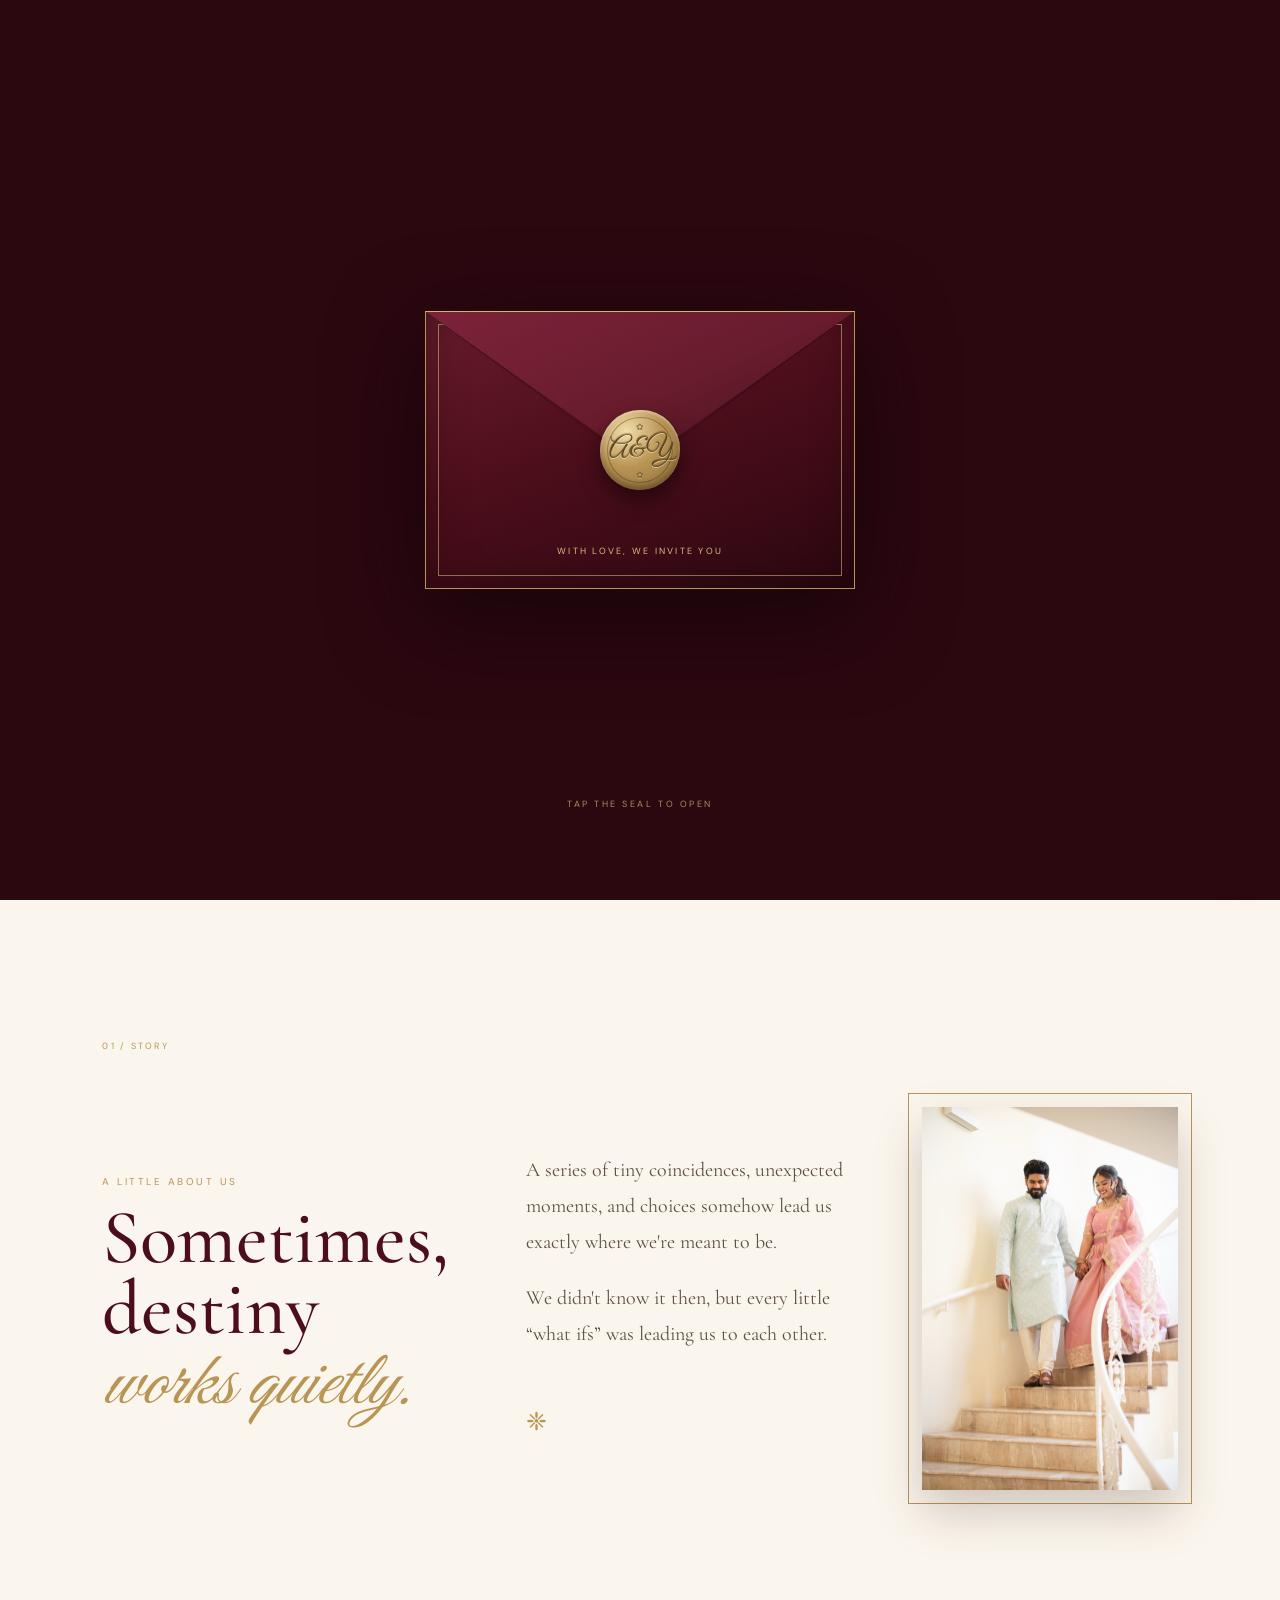
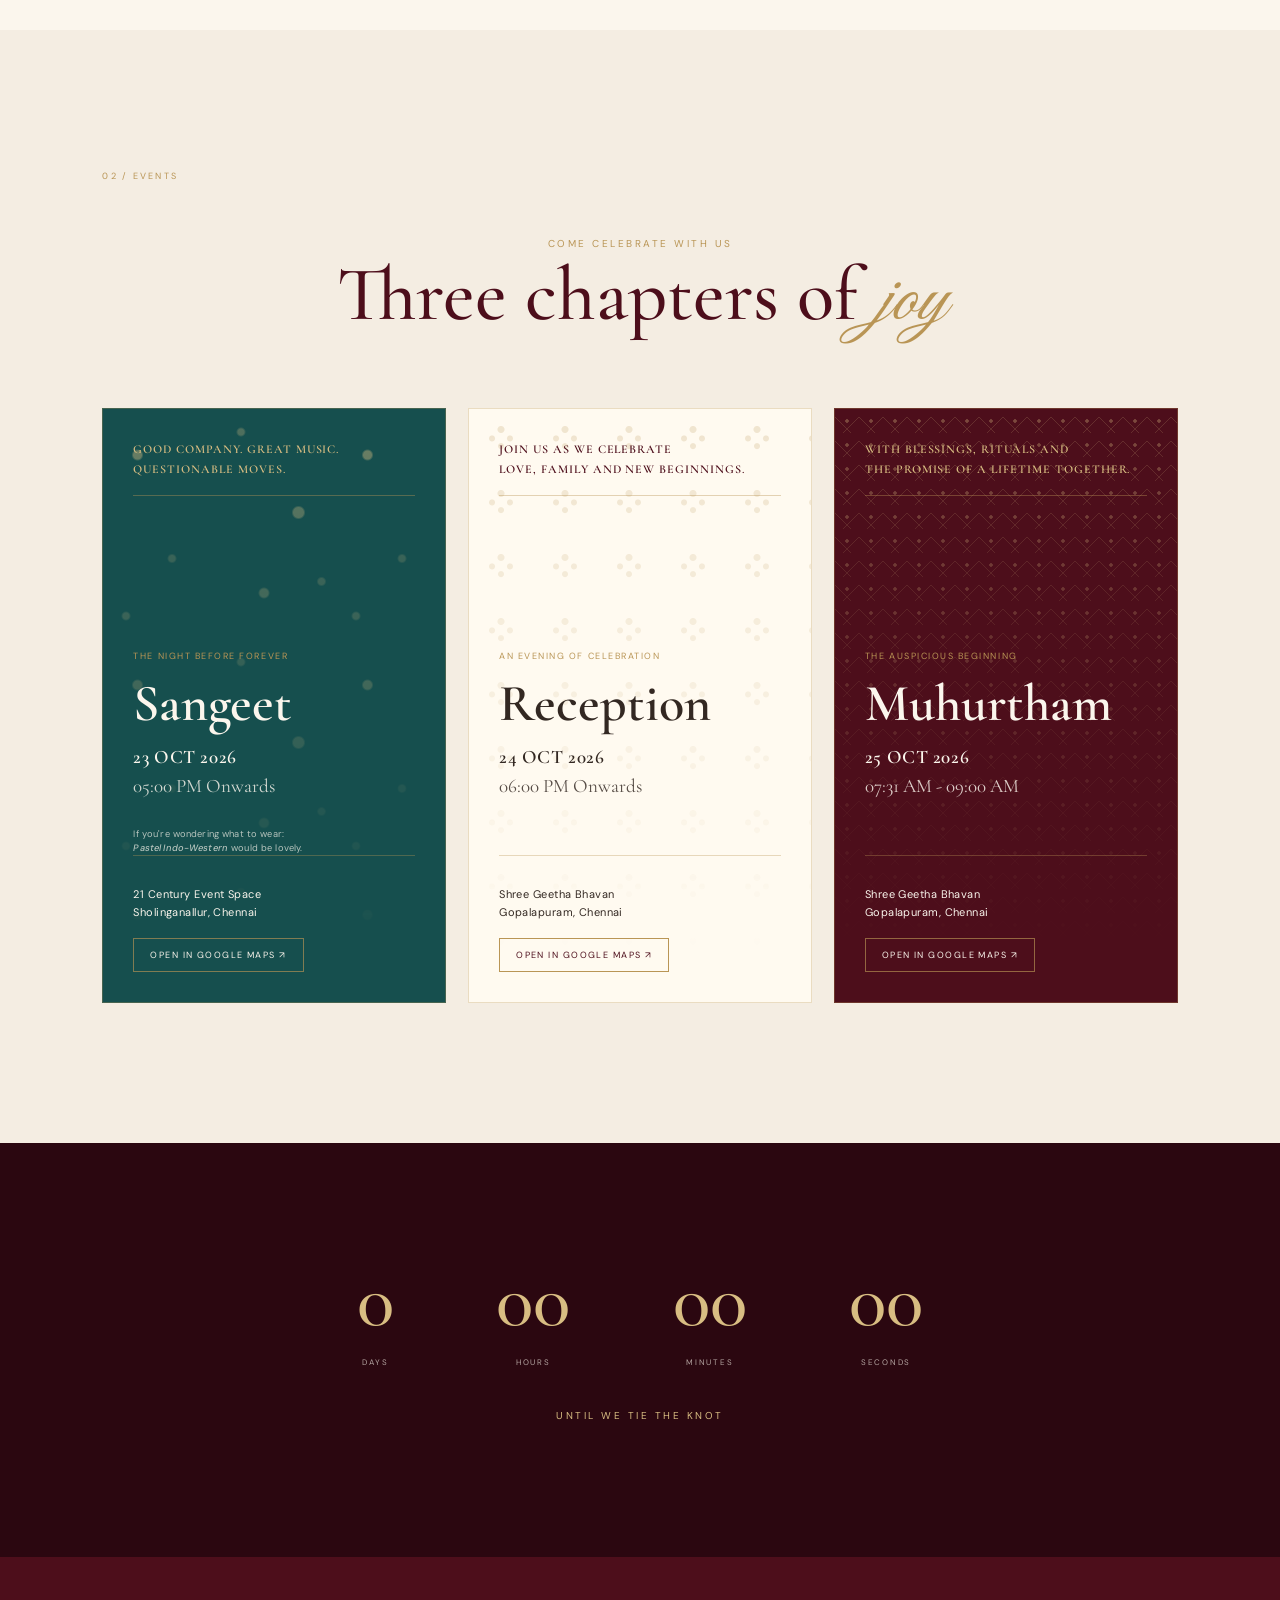
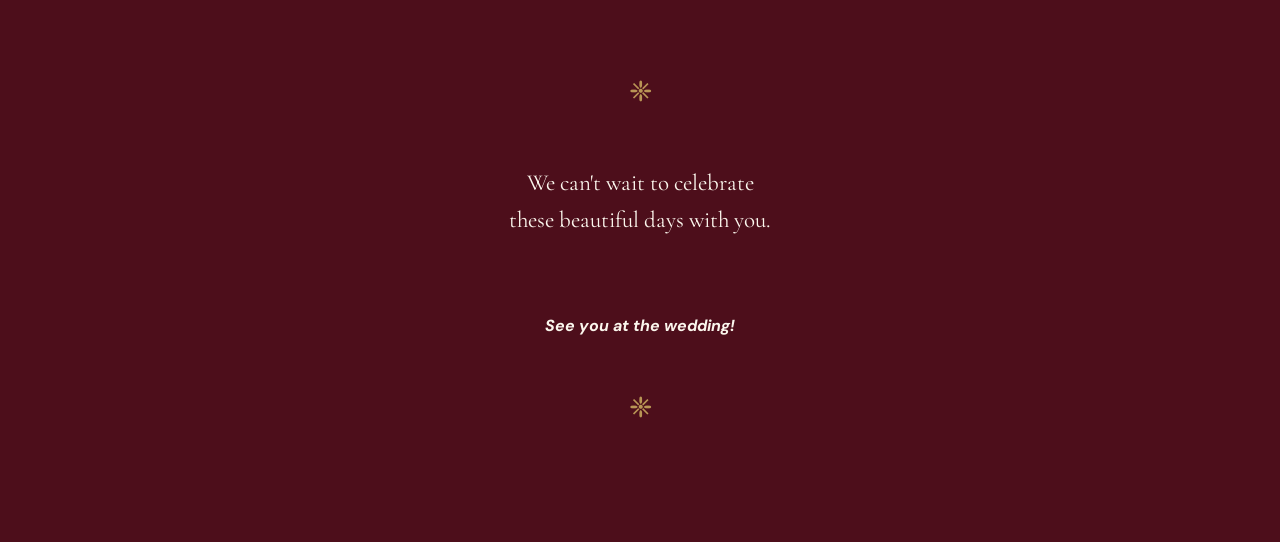
==== 23,24,25-October/index.html @ 4b4ddf73 "Update index.html" ====
<!doctype html>
<html lang="en">
<head>
<meta charset="utf-8"><meta name="viewport" content="width=device-width,initial-scale=1">
<meta name="theme-color" content="#4d0e1b">
<title>Akshaya & YuvaraaJ — Our Wedding</title>
<link rel="preconnect" href="https://fonts.googleapis.com"><link rel="preconnect" href="https://fonts.gstatic.com" crossorigin>
<link href="https://fonts.googleapis.com/css2?family=Cormorant+Garamond:wght@400;500;600;700&family=DM+Sans:wght@400;500;600&family=Great+Vibes&family=Marcellus&family=Parisienne&display=swap" rel="stylesheet">
<link rel="stylesheet" href="css/style.css">
</head>
<body class="locked">

<div class="envelope-screen" id="envelopeScreen">
  <div class="envelope" id="envelope">
    <div class="envelope-body">
      <button class="seal" id="sealButton" aria-label="Open invitation"><span class="seal-flourish top">✿</span><span class="seal-monogram">A<i>&</i>Y</span><span class="seal-flourish bottom">✿</span></button><p>With love, we invite you</p>
    </div>
    <div class="envelope-flap"></div>
    <div class="invitation-card">
      <div class="card-border">
        <span class="ornament">✦</span>
        <p class="eyebrow">With the blessings of our families</p>
        <h1>Akshaya & Yuvaraaj</h1>
        <p class="invite-line">joyfully invite you to celebrate<br>the beginning of our forever</p>
        <p class="card-date">23 · 24 · 25 October 2026</p><p class="card-place">Chennai</p>
        <span class="ornament">❈</span>
      </div>
    </div>
  </div>
  <p class="open-hint" id="openHint">Tap the seal to open</p>
  <audio id="bgMusic" src="audio/song.mp3" loop preload="none"></audio>
</div>

<button class="sound-toggle" id="soundToggle" aria-label="Toggle music" hidden>♪</button>

<header class="site-nav">
  <a class="brand" href="#home">A <span>&</span> Y</a>
  <nav><a href="#story">Story</a><a href="#events">Events</a></nav>
</header>

<main>
<section class="hero reveal" id="home">
  <div class="motif motif-left">✺</div><div class="hero-copy">
    <p class="eyebrow">Our wedding celebration</p><h2>Akshaya</h2><h3><i>&</i></h3><h2>Yuvaraaj</h2>
    <div class="gold-rule"></div><p class="hero-date">25 · 10 · 2026</p>
    <p class="hero-note">Three days. Three celebrations.<br>One beautiful beginning.</p>
  </div><div class="motif motif-right">✺</div><div class="kolam">◇ ◇ ◇</div>
</section>

<section class="story section reveal" id="story">
  <div class="section-label">01 / Story</div><div class="story-grid">
    <div><p class="eyebrow">A little about us</p><h3>Sometimes, destiny<br><i>works quietly.</i></h3></div>
    <div class="story-copy"><p>A series of tiny coincidences, unexpected moments, and choices somehow lead us exactly where we're meant to be.</p>
    <p>We didn't know it then, but every little “what ifs” was leading us to each other.</p><div class="tiny-ornament">❈</div></div>
    <div class="story-photo"><img src="images/couple-stairs.jpeg" alt="Akshaya and YuvaraaJ"></div>
  </div>
</section>

<section class="events section reveal" id="events">
  <div class="section-label">02 / Events</div><div class="section-heading"><p class="eyebrow">Come celebrate with us</p><h3>Three chapters of <i>joy</i></h3></div>
  <div class="event-grid">
    <article class="event-card sangeet"><div class="event-texture bokeh-texture"></div><p class="event-tagline-small">Good Company. Great Music.<br>Questionable Moves.</p>
      <div class="event-spacer"></div><p class="event-kicker">The night before forever</p><h4>Sangeet</h4>
      <div class="event-datetime-big"><span class="event-date">23 OCT 2026</span><span class="event-time">05:00 PM Onwards</span></div>
      <p class="dress-code">If you're wondering what to wear: <br><i>Pastel Indo-Western</i> would be lovely.</p>
      <div class="event-venue">21 Century Event Space<br>Sholinganallur, Chennai<br><a class="card-map-button" target="_blank" rel="noopener" href="https://www.google.com/maps/search/?api=1&query=21+Century+Event+Space+Sholinganallur+Chennai">Open in Google Maps ↗</a></div></article>
    <article class="event-card reception"><div class="event-texture floral-texture"></div><p class="event-tagline-small">Join us as we celebrate<br>love, family and new beginnings.</p>
      <div class="event-spacer"></div><p class="event-kicker">An evening of celebration</p><h4>Reception</h4>
      <div class="event-datetime-big"><span class="event-date">24 OCT 2026</span><span class="event-time">06:00 PM Onwards</span></div><div class="event-venue">Shree Geetha Bhavan<br>Gopalapuram, Chennai<br><a class="card-map-button" target="_blank" rel="noopener" href="https://maps.app.goo.gl/RfTNdbBHobpae8vCA?g_st=ic">Open in Google Maps ↗</a></div></article>
    <article class="event-card muhurtham"><div class="event-texture kolam-texture"></div><p class="event-tagline-small">With blessings, rituals and<br>the promise of a lifetime together.</p>
      <div class="event-spacer"></div><p class="event-kicker">The auspicious beginning</p><h4>Muhurtham</h4>
      <div class="event-datetime-big"><span class="event-date">25 OCT 2026</span><span class="event-time">07:31 AM - 09:00 AM</span></div><div class="event-venue">Shree Geetha Bhavan<br>Gopalapuram, Chennai<br><a class="card-map-button" target="_blank" rel="noopener" href="https://maps.app.goo.gl/RfTNdbBHobpae8vCA?g_st=ic">Open in Google Maps ↗</a></div></article>
  </div>
</section>

<section class="countdown section reveal">
  <div class="countdown-grid"><div><strong id="days">—</strong><span>Days</span></div><div><strong id="hours">—</strong><span>Hours</span></div>
  <div><strong id="minutes">—</strong><span>Minutes</span></div><div><strong id="seconds">—</strong><span>Seconds</span></div></div> <br><br>
  <p class="eyebrow">Until we tie the knot</p>
</section>

<section class="closing reveal"><div class="closing-ornament">❈</div><p>We can't wait to celebrate<br>these beautiful days with you.</p>
<h4><i>See you at the wedding!</i></h4><div class="closing-ornament">❈</div></section>
</main>
<script src="js/script.js"></script>
</body>
</html>
---- 23,24,25-October/css/style.css ----
:root{--maroon:#4d0e1b;--maroon-deep:#2b0710;--maroon-soft:#681c2c;--gold:#b99555;--gold-light:#d8bd82;--teal:#164f4e;--ivory:#fbf6ed;--paper:#fffaf2;--ink:#332822;--muted:#786a61}
*{box-sizing:border-box}html{scroll-behavior:smooth}body{margin:0;background:var(--ivory);color:var(--ink);font-family:"DM Sans",sans-serif}body.locked{overflow:hidden}a{color:inherit;text-decoration:none}
.envelope-screen{position:fixed;inset:0;z-index:50;background:var(--maroon-deep);display:grid;place-items:center;overflow:hidden;transition:opacity .9s ease,visibility .9s ease}.envelope-screen.closed-out{opacity:0;visibility:hidden;pointer-events:none}
.envelope{position:relative;width:min(72vw,430px);aspect-ratio:1.55;perspective:1200px;filter:drop-shadow(0 25px 45px #17040a)}.envelope-body{position:absolute;inset:0;background:linear-gradient(160deg,var(--maroon-soft) 0%,var(--maroon) 45%,var(--maroon-deep) 100%);border:1px solid var(--gold);display:grid;place-items:center;overflow:hidden;box-shadow:inset 0 0 40px rgba(0,0,0,.35)}.envelope-body:before{content:"";position:absolute;inset:12px;border:1px solid rgba(216,189,130,.55)}.envelope-body:after{content:"";position:absolute;left:0;right:0;top:0;height:57%;background:linear-gradient(to bottom,rgba(0,0,0,.32),transparent);clip-path:polygon(0 0,100% 0,50% 100%);pointer-events:none}.envelope-body p{position:absolute;bottom:22px;color:var(--gold-light);font-size:9px;letter-spacing:.25em;text-transform:uppercase}
.seal{width:80px;height:80px;z-index:5;position:relative;border-radius:50% 48% 51% 49%/51% 49% 51% 49%;background:radial-gradient(circle at 33% 27%,#f3ddab 0%,var(--gold) 45%,#8a6a37 100%);box-shadow:0 10px 20px rgba(10,2,4,.5),inset 0 2px 3px rgba(255,246,222,.5),inset 0 -4px 7px rgba(50,32,10,.45);display:grid;place-items:center;transition:opacity .5s ease .05s,transform .6s cubic-bezier(.3,.6,.3,1) .05s,box-shadow .3s;border:none;padding:0;cursor:pointer;font:inherit;animation:sealPulse 2.6s ease-in-out infinite}.seal:hover{box-shadow:0 12px 26px rgba(10,2,4,.55),inset 0 2px 3px rgba(255,246,222,.6),inset 0 -4px 7px rgba(50,32,10,.4),0 0 0 4px rgba(216,189,130,.25)}.envelope.open .seal{opacity:0;transform:scale(.35) rotate(-16deg);animation:none}
@keyframes sealPulse{0%,100%{transform:scale(1);box-shadow:0 10px 20px rgba(10,2,4,.5),inset 0 2px 3px rgba(255,246,222,.5),inset 0 -4px 7px rgba(50,32,10,.45),0 0 0 0 rgba(216,189,130,.35)}50%{transform:scale(1.045);box-shadow:0 10px 20px rgba(10,2,4,.5),inset 0 2px 3px rgba(255,246,222,.5),inset 0 -4px 7px rgba(50,32,10,.45),0 0 0 8px rgba(216,189,130,0)}}
.open-hint{position:absolute;bottom:9%;left:50%;transform:translateX(-50%);color:var(--gold-light);font-size:9px;letter-spacing:.28em;text-transform:uppercase;opacity:.75;transition:opacity .5s ease;animation:hintFade 2.6s ease-in-out infinite}.open-hint.faded{opacity:0;animation:none}
@keyframes hintFade{0%,100%{opacity:.55}50%{opacity:.9}}
.seal:before{content:"";position:absolute;inset:7px;border-radius:inherit;border:1px solid rgba(74,52,18,.4)}
.seal-monogram{font-family:"Great Vibes";font-size:27px;line-height:1;color:#5c451f;text-shadow:0 1px 0 rgba(255,241,214,.65),0 -1px 1px rgba(58,38,10,.55);position:relative;z-index:1}.seal-monogram i{font-style:normal;margin:0 1px;color:#6b5023}
.seal-flourish{position:absolute;font-size:9px;color:#6b5023;opacity:.7;text-shadow:0 1px 0 rgba(255,241,214,.5)}.seal-flourish.top{top:11px}.seal-flourish.bottom{bottom:9px}
.envelope-flap{position:absolute;z-index:4;left:0;right:0;top:0;height:55%;background:linear-gradient(155deg,#7c2338 0%,var(--maroon-soft) 55%,#3d0f1c 100%);clip-path:polygon(0 0,100% 0,50% 100%);border-top:1px solid var(--gold-light);transform-origin:top;transition:transform 1.1s cubic-bezier(.2,.75,.2,1);filter:drop-shadow(0 8px 12px rgba(0,0,0,.4))}.envelope.open .envelope-flap{transform:rotateX(180deg)}
.invitation-card{position:absolute;z-index:3;left:7%;right:7%;top:8%;bottom:5%;background:var(--paper);padding:10px;transform:translateY(38%) scale(.94);opacity:0;transition:transform 1.15s .3s cubic-bezier(.2,.8,.2,1),opacity .5s .35s ease;box-shadow:0 12px 30px rgba(0,0,0,.18)}.envelope.open .invitation-card{transform:translateY(-4%) scale(1);opacity:1}
.card-border{height:100%;border:1px solid var(--gold);outline:1px solid rgba(185,149,85,.35);outline-offset:-6px;display:flex;flex-direction:column;align-items:center;justify-content:center;text-align:center;padding:18px}.ornament{color:var(--gold);font-size:18px;display:inline-block;animation:ornamentShimmer 4.5s ease-in-out infinite}.eyebrow{font-size:10px;letter-spacing:.25em;text-transform:uppercase;color:var(--gold);margin:0 0 15px}.card-border .eyebrow{font-size:8px;margin:9px 0}.card-border h1{font:600 clamp(26px,5vw,39px) "Cormorant Garamond";margin:5px 0 8px;color:var(--maroon)}.card-border h1 i,.hero h2 i{font-family:"Great Vibes";font-weight:400;color:var(--gold)}.invite-line{font:400 12px/1.6 "Cormorant Garamond";margin:4px 0 10px}.card-date{font-size:8px;letter-spacing:.2em;text-transform:uppercase;color:var(--maroon);margin:3px}.card-place{font-size:8px;letter-spacing:.2em;text-transform:uppercase;color:var(--muted);margin:0 0 8px}
.site-nav{position:fixed;z-index:20;top:0;left:0;right:0;height:76px;padding:0 5vw;display:flex;align-items:center;justify-content:space-between;background:rgba(251,246,237,.88);backdrop-filter:blur(12px);border-bottom:1px solid rgba(185,149,85,.18);opacity:0;transform:translateY(-15px);transition:.7s .3s}.site-nav.visible{opacity:1;transform:none}.brand{font:600 21px "Cormorant Garamond";color:var(--maroon)}.brand span{font-family:"Great Vibes";color:var(--gold)}.site-nav nav{display:flex;gap:34px;font-size:10px;text-transform:uppercase;letter-spacing:.18em;color:var(--maroon)}
.hero{min-height:100svh;background:var(--maroon);color:var(--ivory);display:grid;place-items:center;text-align:center;position:relative;overflow:hidden;padding:100px 20px 70px}.hero:before{content:"";position:absolute;inset:5%;border:1px solid rgba(216,189,130,.32)}.hero:after{content:"";position:absolute;inset:7%;border:1px solid rgba(216,189,130,.13)}.hero-copy{position:relative;z-index:2}.hero .eyebrow{color:var(--gold-light)}.hero h2{font:600 clamp(58px,11vw,125px)/.8 "Cormorant Garamond";margin:0 0 24px}.hero h3{margin:6px 0}.hero h3 i{display:inline-block;animation:ampGlow 3.2s ease-in-out infinite;text-shadow:0 0 0 rgba(216,189,130,0)}.gold-rule{height:1px;width:100px;background:var(--gold);margin:auto}.hero-date{font-size:14px;letter-spacing:.45em;margin:23px 0;color:var(--gold-light)}.hero-note{font:400 14px/1.7 "Cormorant Garamond";opacity:.82}.motif{position:absolute;color:var(--gold);font-size:160px;opacity:.12;animation:motifFloat 9s ease-in-out infinite}.motif-left{left:-55px;top:22%}.motif-right{right:-55px;bottom:18%;animation-delay:-4.5s}.kolam{position:absolute;bottom:8%;font-size:25px;letter-spacing:14px;color:var(--gold);opacity:.35}
.section{padding:140px 8vw;max-width:1450px;margin:auto}.section-label{font-size:9px;letter-spacing:.25em;color:var(--gold);text-transform:uppercase;margin-bottom:55px}.story-grid{display:grid;grid-template-columns:.9fr 1fr .8fr;gap:6vw;align-items:center}.venue-wrap{display:grid;grid-template-columns:1fr 1fr;gap:10vw;align-items:center}
.story-photo{position:relative}.story-photo:before{content:"";position:absolute;inset:-14px;border:1px solid var(--gold);z-index:0}.story-photo img{position:relative;z-index:1;display:block;width:100%;height:100%;min-height:380px;object-fit:cover;object-position:top center;box-shadow:0 22px 45px rgba(57,27,18,.22)}h3{font:500 clamp(48px,6vw,82px)/.92 "Cormorant Garamond";color:var(--maroon);margin:0}h3 i{font-family:"Great Vibes";font-weight:400;color:var(--gold)}
.story-copy{max-width:530px;font:400 20px/1.8 "Cormorant Garamond";color:#5f514a}.story-copy p{margin:0 0 20px}.tiny-ornament{color:var(--gold);font-size:25px;margin-top:28px;display:inline-block;animation:ornamentShimmer 5s ease-in-out infinite .8s}.events{background:#f4ede2;max-width:none;padding-left:8vw;padding-right:8vw}.section-heading{text-align:center;margin-bottom:70px}.section-heading .eyebrow{margin-bottom:10px}.event-grid{display:grid;grid-template-columns:repeat(3,1fr);gap:22px;max-width:1250px;margin:auto}.event-card{min-height:590px;padding:30px;display:flex;flex-direction:column;position:relative;overflow:hidden;border:1px solid rgba(185,149,85,.3);transition:transform .45s,box-shadow .45s}.event-card:hover{transform:translateY(-9px);box-shadow:0 22px 50px rgba(57,27,18,.13)}.sangeet{background:var(--teal);color:var(--ivory)}.reception{background:#fffaf0}.muhurtham{background:var(--maroon);color:var(--ivory)}.event-tagline-small{font:600 12px/1.7 "Cormorant Garamond";letter-spacing:.08em;text-transform:uppercase;color:var(--gold-light);margin:0 0 4px;padding-bottom:16px;border-bottom:1px solid rgba(185,149,85,.4)}.reception .event-tagline-small{color:var(--maroon)}
.event-spacer{height:150px}.event-texture{position:absolute;inset:0;z-index:0;pointer-events:none}.event-card>*:not(.event-texture){position:relative;z-index:1}
.bokeh-texture{opacity:.5;background-image:radial-gradient(circle at 15% 20%,rgba(216,189,130,.9) 0 4px,transparent 6px),radial-gradient(circle at 60% 10%,rgba(216,189,130,.6) 0 3px,transparent 5px),radial-gradient(circle at 85% 45%,rgba(216,189,130,.8) 0 5px,transparent 7px),radial-gradient(circle at 30% 65%,rgba(216,189,130,.5) 0 3px,transparent 5px),radial-gradient(circle at 70% 80%,rgba(216,189,130,.7) 0 4px,transparent 6px),radial-gradient(circle at 10% 90%,rgba(216,189,130,.6) 0 3px,transparent 5px),radial-gradient(circle at 95% 75%,rgba(216,189,130,.55) 0 3px,transparent 5px);background-size:230px 230px;mask-image:linear-gradient(to bottom,#000,transparent 92%);animation:driftBokeh 26s linear infinite}
.floral-texture{opacity:.22;background-image:radial-gradient(circle at 50% 32%,var(--gold) 0 3px,transparent 4px),radial-gradient(circle at 36% 46%,var(--gold) 0 2.5px,transparent 3.5px),radial-gradient(circle at 64% 46%,var(--gold) 0 2.5px,transparent 3.5px),radial-gradient(circle at 50% 58%,var(--gold) 0 2.5px,transparent 3.5px);background-size:64px 64px;mask-image:linear-gradient(to bottom,#000,transparent 92%);animation:driftFloral 16s linear infinite}
.kolam-texture{opacity:.34;background-image:radial-gradient(circle,var(--gold-light) 1.5px,transparent 2px),repeating-linear-gradient(45deg,transparent 0 11px,rgba(216,189,130,.55) 11px 12px,transparent 12px 23px),repeating-linear-gradient(-45deg,transparent 0 11px,rgba(216,189,130,.55) 11px 12px,transparent 12px 23px);background-size:24px 24px;mask-image:linear-gradient(to bottom,#000,transparent 92%);animation:driftKolam 10s linear infinite}
@keyframes driftBokeh{0%{background-position:0 0}100%{background-position:230px 115px}}
@keyframes driftFloral{0%{background-position:0 0}100%{background-position:-128px 128px}}
@keyframes driftKolam{0%{background-position:0 0}100%{background-position:48px 48px}}
.event-kicker{font-size:9px;text-transform:uppercase;letter-spacing:.17em;color:var(--gold);margin:0 0 10px}.event-card h4{font:600 52px "Cormorant Garamond";margin:0 0 8px}.event-datetime-big{font:400 19px/1.5 "Cormorant Garamond";margin:0 0 20px}.event-datetime-big .event-date{display:block;font-weight:600;letter-spacing:.03em}.event-datetime-big .event-time{display:block;opacity:.82}.event-venue{margin-top:auto;padding-top:30px;border-top:1px solid rgba(185,149,85,.35);font-size:11px;line-height:1.6;letter-spacing:.04em}
.card-map-button{margin-top:16px;display:inline-flex;align-items:center;gap:8px;width:fit-content;border:1px solid rgba(185,149,85,.65);color:inherit;padding:9px 16px;font-size:9px;letter-spacing:.16em;text-transform:uppercase;transition:.3s}.card-map-button:hover{background:var(--gold);border-color:var(--gold);color:var(--maroon-deep)}.reception .card-map-button{border-color:var(--gold);color:var(--maroon)}.reception .card-map-button:hover{color:var(--ivory)}
.countdown{background:var(--maroon-deep);max-width:none;color:var(--ivory);text-align:center;padding-top:110px;padding-bottom:120px}.countdown .eyebrow{color:var(--gold-light)}.countdown-grid{display:flex;justify-content:center;gap:clamp(30px,8vw,120px)}.countdown-grid div{display:flex;flex-direction:column;gap:10px}.countdown-grid strong{font:500 clamp(42px,7vw,78px) "Cormorant Garamond";color:var(--gold-light)}.countdown-grid span{font-size:8px;letter-spacing:.22em;text-transform:uppercase;opacity:.65}
.venue{background:var(--ivory)}.venue-list{border-top:1px solid rgba(185,149,85,.4)}.venue-list>div{padding:25px 0;border-bottom:1px solid rgba(185,149,85,.4);display:grid;grid-template-columns:1fr 2fr;gap:20px}.venue-list span{font-size:9px;text-transform:uppercase;letter-spacing:.15em;color:var(--gold)}.venue-list strong{font:600 24px "Cormorant Garamond";color:var(--maroon)}.venue-list small{grid-column:2;color:var(--muted);font-size:11px;margin-top:-13px}.venue-list .button{grid-column:2;justify-self:start;margin-top:14px;display:inline-flex;align-items:center;gap:9px;white-space:nowrap;border:1px solid var(--gold);color:var(--maroon);padding:11px 20px;font-size:9px;letter-spacing:.2em;text-transform:uppercase;transition:.3s}.venue-list .button:hover{background:var(--gold);color:var(--ivory)}
.sound-toggle{position:fixed;z-index:30;right:22px;bottom:22px;width:44px;height:44px;border-radius:50%;border:1px solid var(--gold);background:rgba(251,246,237,.9);backdrop-filter:blur(8px);color:var(--maroon);font-size:16px;display:grid;place-items:center;cursor:pointer;transition:.3s;box-shadow:0 8px 22px rgba(57,27,18,.15)}.sound-toggle:hover{background:var(--gold);color:var(--ivory)}.sound-toggle.muted{opacity:.55}
.closing{min-height:65vh;background:var(--maroon);color:var(--ivory);display:grid;place-items:center;text-align:center;padding:100px 20px}.closing p{font:400 23px/1.6 "Cormorant Garamond"}.closing h3{color:var(--ivory);font-size:54px}.closing h3 i{color:var(--gold-light)}.closing-ornament{color:var(--gold);font-size:28px;display:inline-block;animation:ornamentShimmer 4.5s ease-in-out infinite 1.2s}.reveal{opacity:0;transform:translateY(35px);transition:opacity .9s ease,transform .9s ease}.reveal.in-view{opacity:1;transform:none}
@keyframes pulse{50%{transform:scale(1.05);box-shadow:0 0 25px rgba(216,189,130,.12)}}@keyframes float{50%{transform:translateY(-20px) rotate(8deg)}}@keyframes sound{50%{transform:translateY(-13px) scale(1.05)}}
@keyframes motifFloat{0%,100%{transform:translateY(0) rotate(0deg) scale(1)}33%{transform:translateY(-30px) rotate(10deg) scale(1.05)}66%{transform:translateY(14px) rotate(-8deg) scale(.97)}}
@keyframes ornamentShimmer{0%,100%{opacity:1;transform:rotate(0deg) scale(1)}50%{opacity:.5;transform:rotate(14deg) scale(1.15)}}
@keyframes ampGlow{0%,100%{transform:scale(1);text-shadow:0 0 0 rgba(216,189,130,0)}50%{transform:scale(1.1);text-shadow:0 0 18px rgba(216,189,130,.65)}}
@media(max-width:800px){.site-nav{height:62px}.site-nav nav{gap:17px}.hero h2{font-size:60px}.section{padding:95px 7vw}.story-grid,.venue-wrap{grid-template-columns:1fr;gap:50px}.story-photo img{min-height:280px}.event-grid{grid-template-columns:1fr}.event-card{min-height:520px}.countdown-grid{gap:20px}.countdown-grid strong{font-size:38px}.venue-list>div{grid-template-columns:1fr}.venue-list small{grid-column:1;margin-top:-10px}.venue-list .button{grid-column:1}.motif{font-size:100px}
.envelope{aspect-ratio:1.05}.invitation-card{left:5%;right:5%;top:6%;bottom:4%;overflow:hidden}.card-border{padding:10px;outline-offset:-4px}.card-border .eyebrow{font-size:6.5px;margin:0 0 4px;letter-spacing:.18em}.card-border h1{font-size:clamp(19px,6.4vw,26px);margin:2px 0 4px}.invite-line{font-size:9.5px;line-height:1.4;margin:2px 0 6px}.card-date{font-size:6.5px;margin:2px;letter-spacing:.15em}.card-place{font-size:6.5px;margin:0 0 3px;letter-spacing:.15em}.card-border .ornament{font-size:13px}}
@media(prefers-reduced-motion:reduce){*,*:before,*:after{scroll-behavior:auto!important;animation:none!important;transition-duration:.01ms!important}}
.dress-code {margin: 8px 0 0;font-size: 0.58rem;line-height: 1.45;font-weight: 400;letter-spacing: 0.015em;opacity: 0.7;max-width: 500px;}
.dress-code i {font-style: italic;font-weight: 500;}
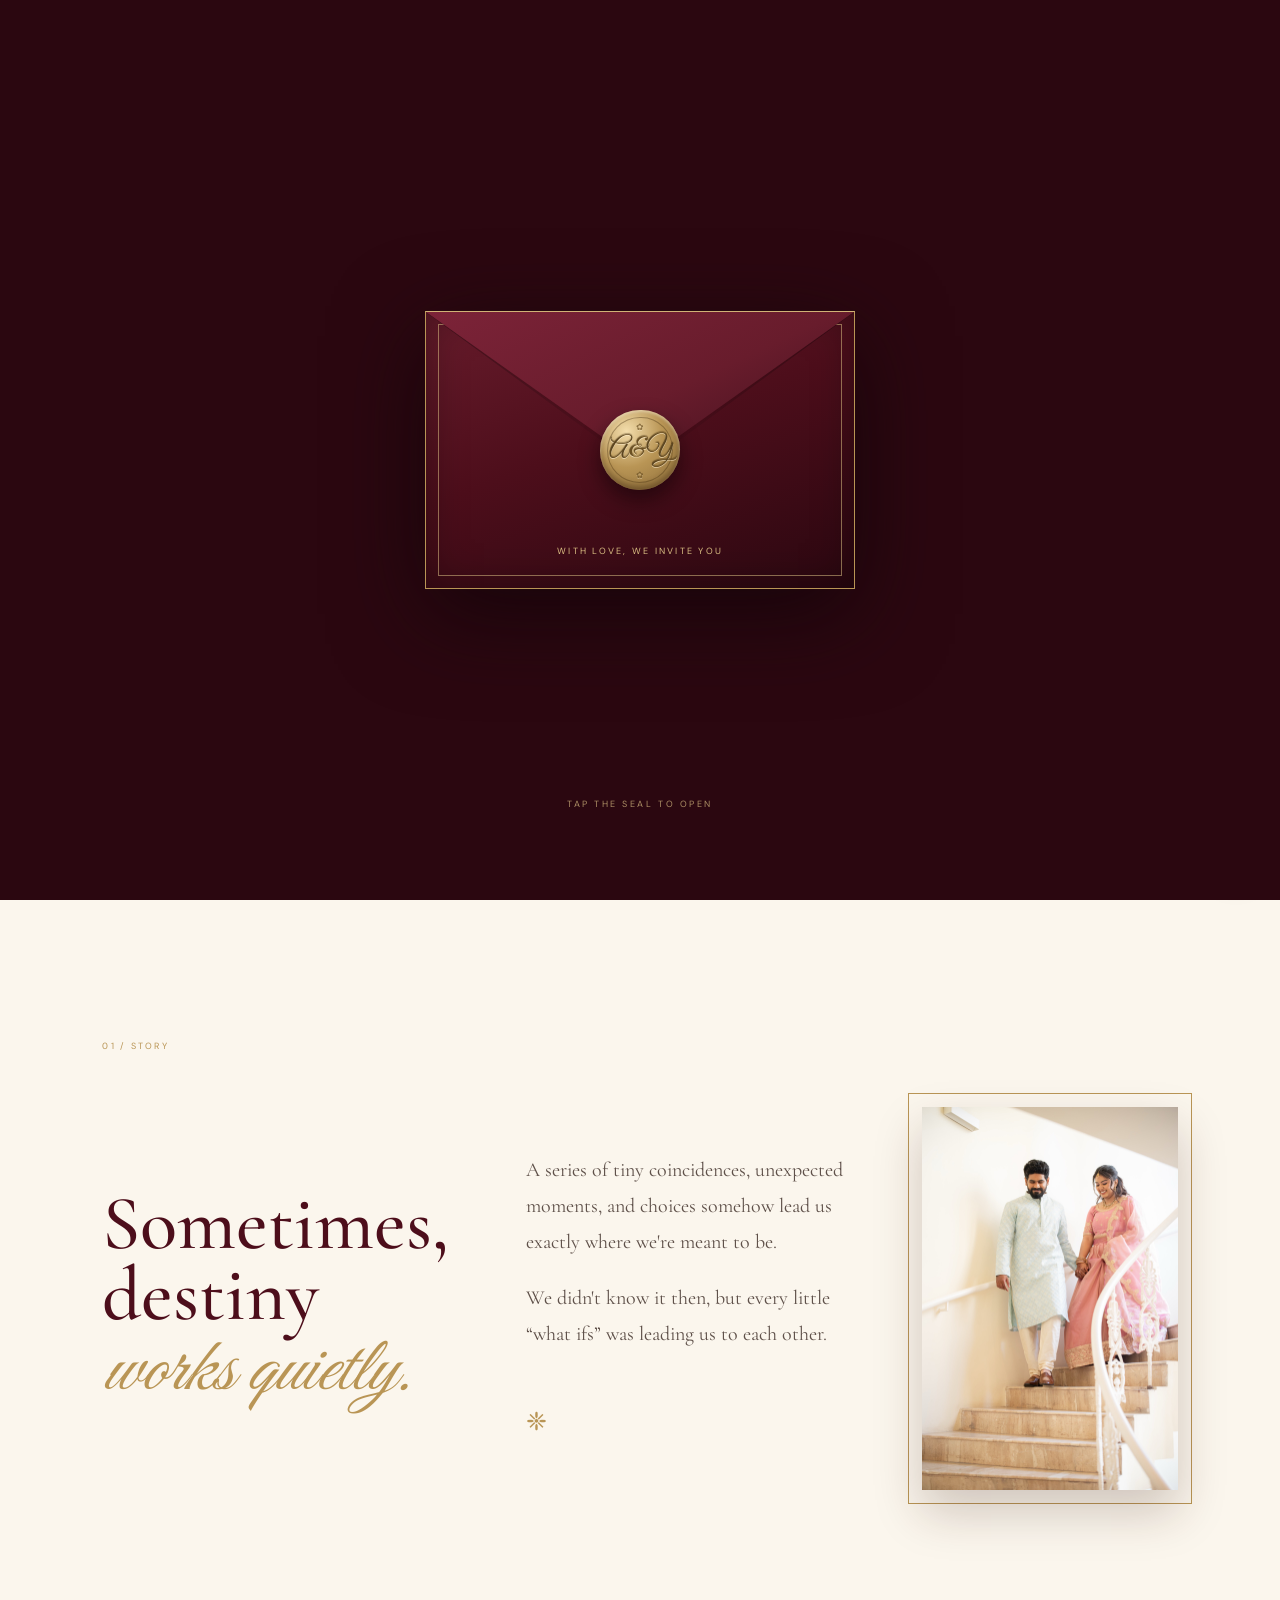
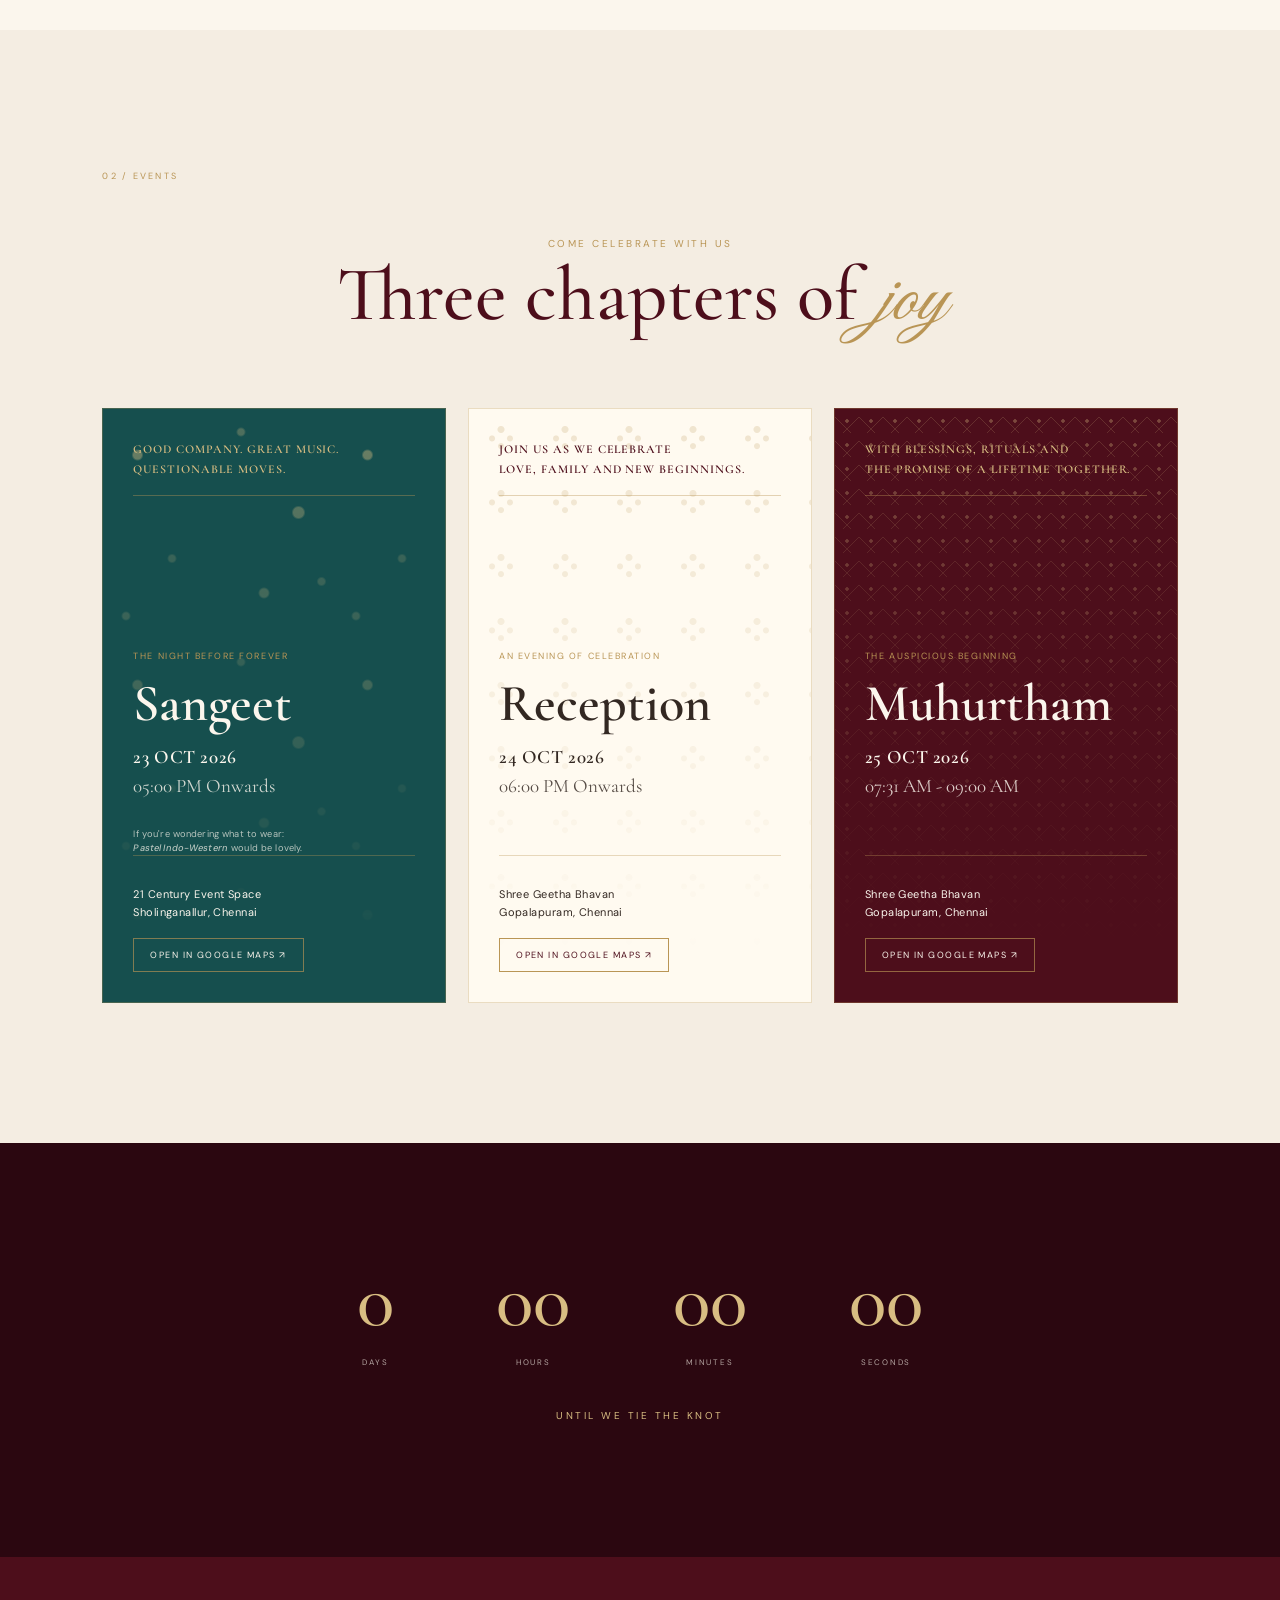
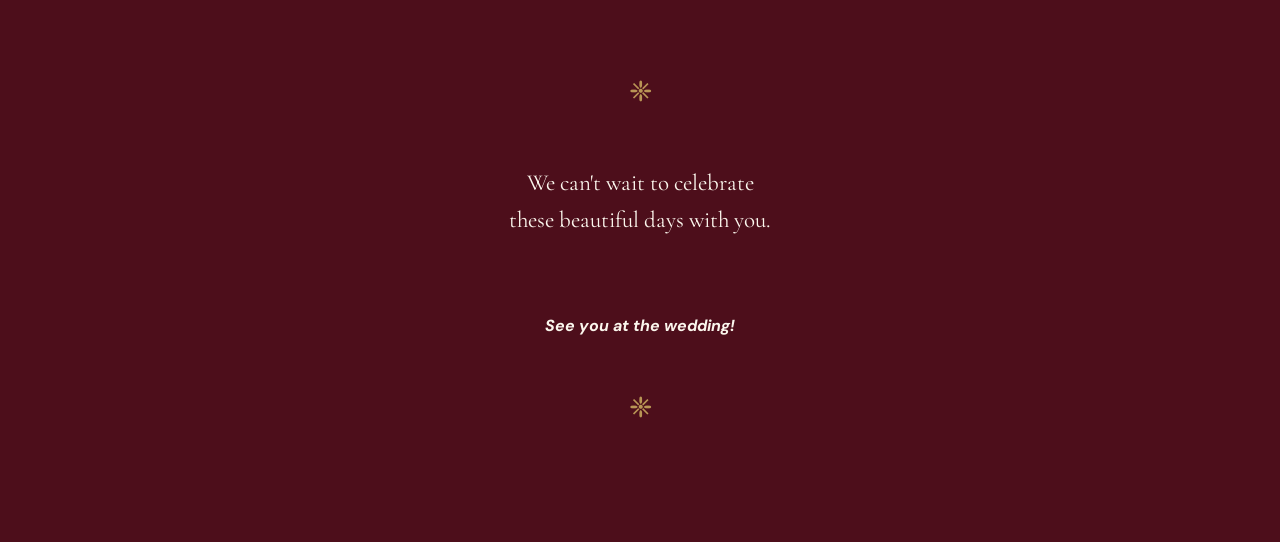
==== commit 407dfefe: "Update index.html" ====
--- a/23,24,25-October/index.html
+++ b/23,24,25-October/index.html
@@ -3,7 +3,7 @@
 <head>
 <meta charset="utf-8"><meta name="viewport" content="width=device-width,initial-scale=1">
 <meta name="theme-color" content="#4d0e1b">
-<title>Akshaya & YuvaraaJ — Our Wedding</title>
+<title>Akshaya & Yuvaraaj — Our Wedding</title>
 <link rel="preconnect" href="https://fonts.googleapis.com"><link rel="preconnect" href="https://fonts.gstatic.com" crossorigin>
 <link href="https://fonts.googleapis.com/css2?family=Cormorant+Garamond:wght@400;500;600;700&family=DM+Sans:wght@400;500;600&family=Great+Vibes&family=Marcellus&family=Parisienne&display=swap" rel="stylesheet">
 <link rel="stylesheet" href="css/style.css">
@@ -49,10 +49,10 @@
 
 <section class="story section reveal" id="story">
   <div class="section-label">01 / Story</div><div class="story-grid">
-    <div><p class="eyebrow">A little about us</p><h3>Sometimes, destiny<br><i>works quietly.</i></h3></div>
+    <div><h3>Sometimes, destiny<br><i>works quietly.</i></h3></div>
     <div class="story-copy"><p>A series of tiny coincidences, unexpected moments, and choices somehow lead us exactly where we're meant to be.</p>
     <p>We didn't know it then, but every little “what ifs” was leading us to each other.</p><div class="tiny-ornament">❈</div></div>
-    <div class="story-photo"><img src="images/couple-stairs.jpeg" alt="Akshaya and YuvaraaJ"></div>
+    <div class="story-photo"><img src="images/couple-stairs.jpeg" alt="Akshaya and Yuvaraaj"></div>
   </div>
 </section>
 
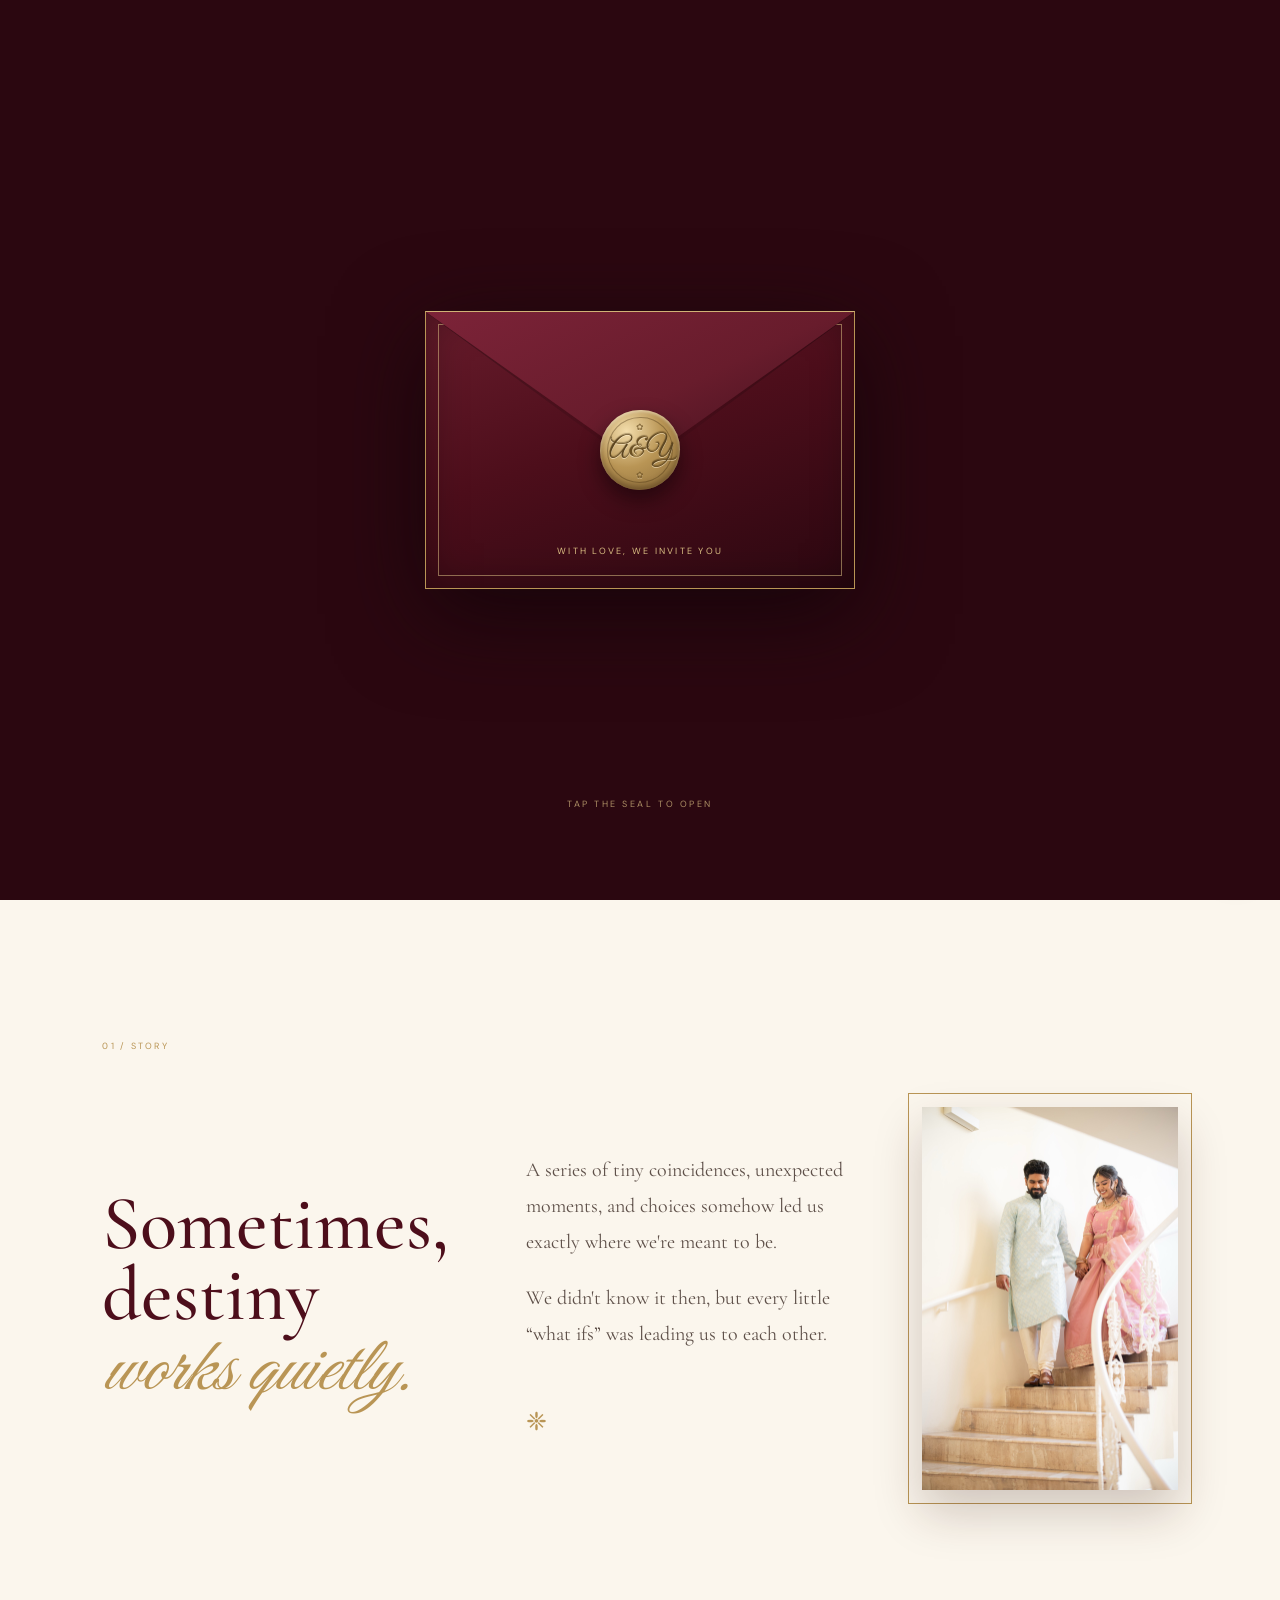
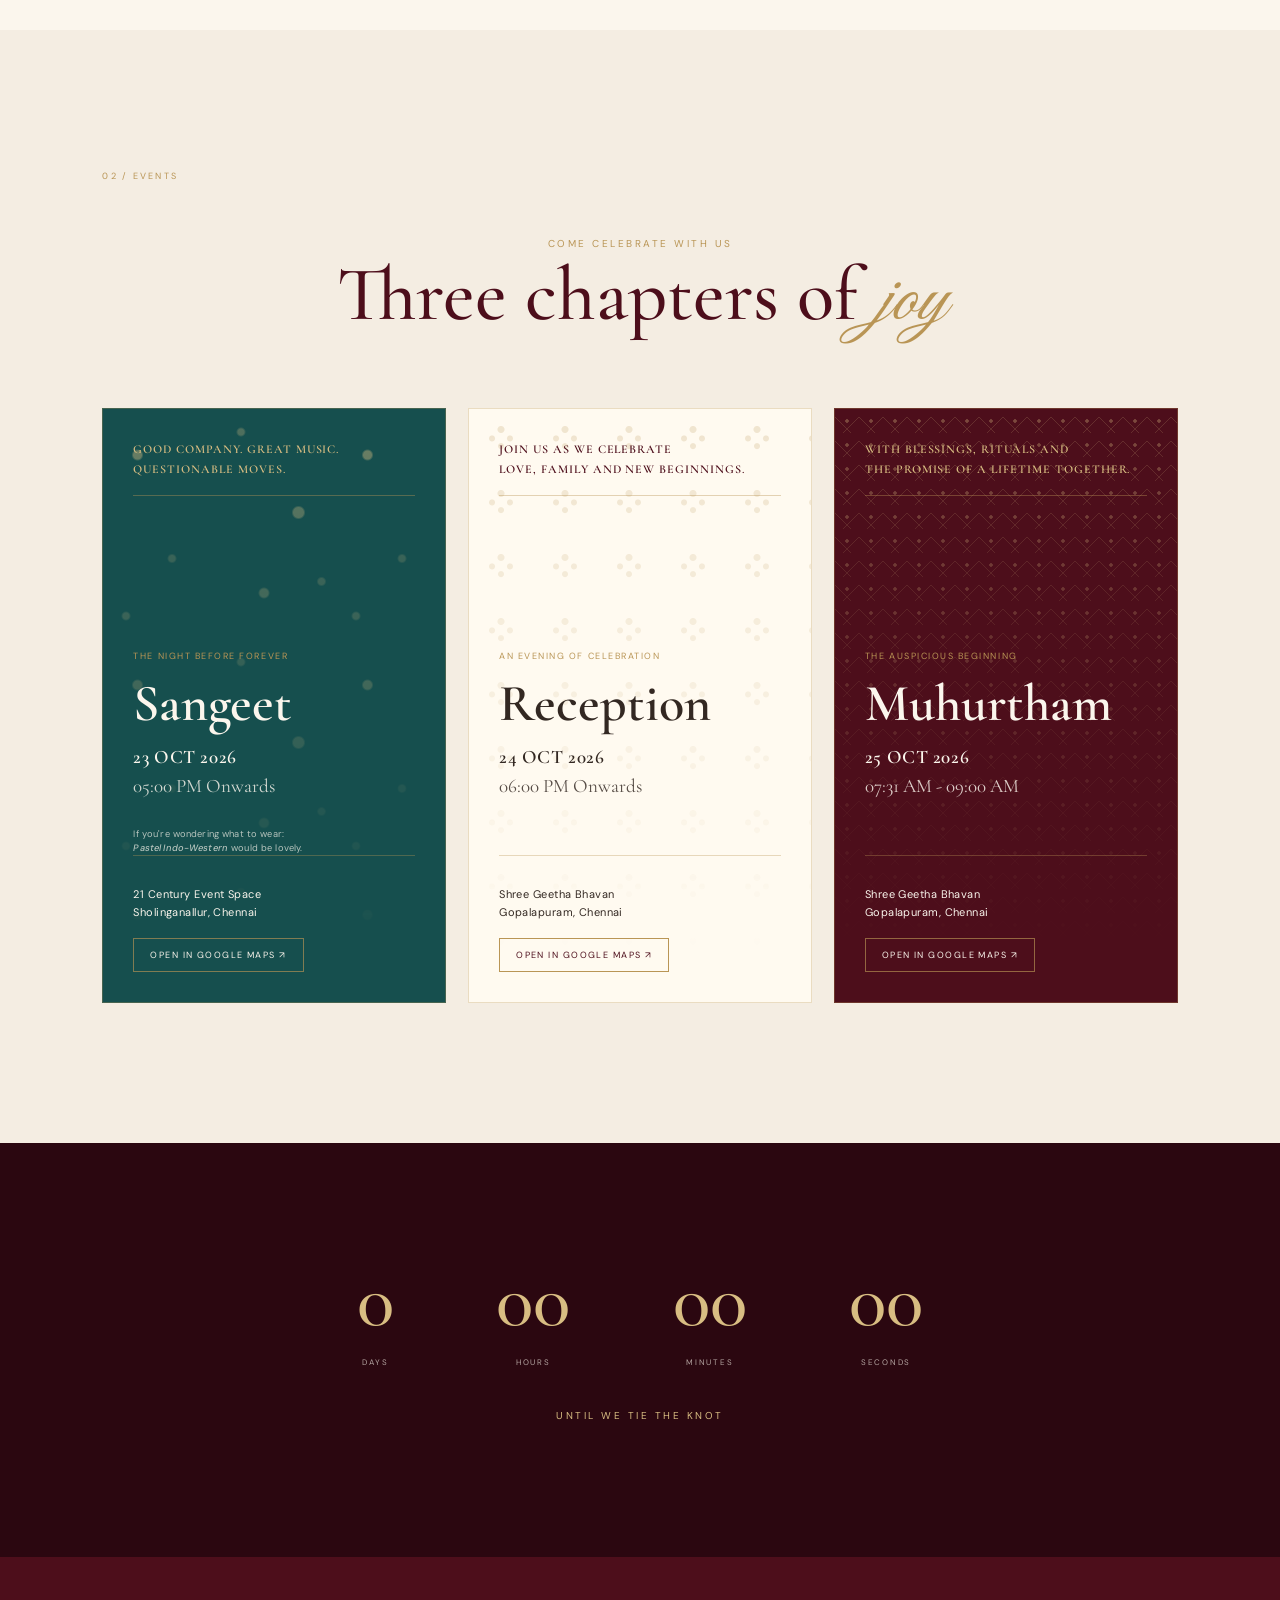
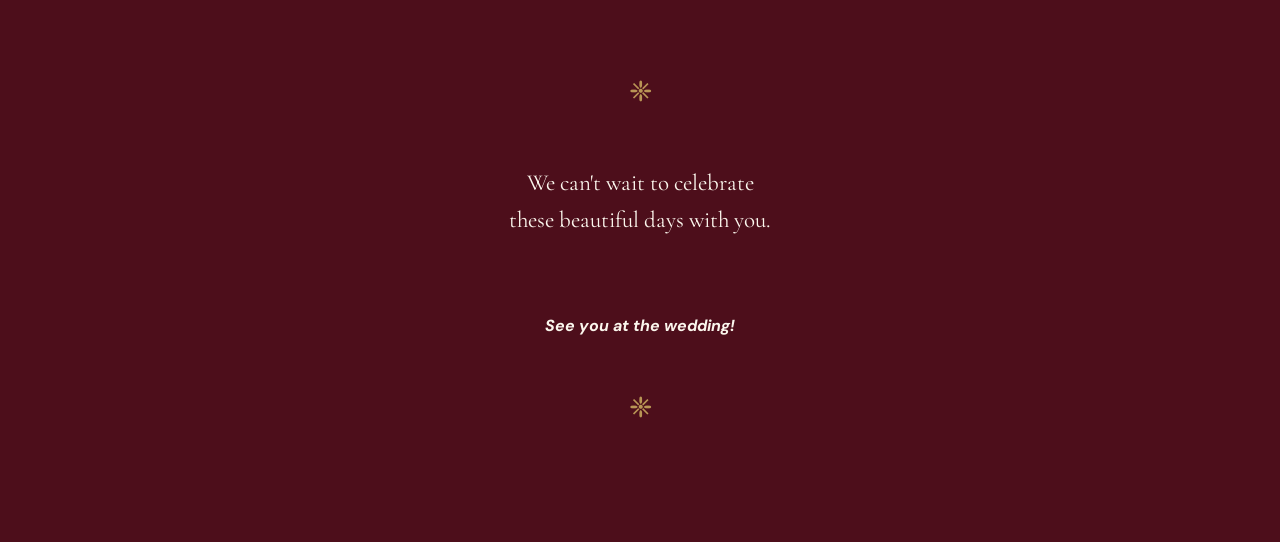
==== commit 12881012: "Update index.html" ====
--- a/23,24,25-October/index.html
+++ b/23,24,25-October/index.html
@@ -41,7 +41,7 @@
 <main>
 <section class="hero reveal" id="home">
   <div class="motif motif-left">✺</div><div class="hero-copy">
-    <p class="eyebrow">Our wedding celebration</p><h2>Akshaya</h2><h3><i>&</i></h3><h2>Yuvaraaj</h2>
+    <h2>Akshaya</h2><h3><i>&</i></h3><h2>Yuvaraaj</h2>
     <div class="gold-rule"></div><p class="hero-date">25 · 10 · 2026</p>
     <p class="hero-note">Three days. Three celebrations.<br>One beautiful beginning.</p>
   </div><div class="motif motif-right">✺</div><div class="kolam">◇ ◇ ◇</div>
@@ -50,7 +50,7 @@
 <section class="story section reveal" id="story">
   <div class="section-label">01 / Story</div><div class="story-grid">
     <div><h3>Sometimes, destiny<br><i>works quietly.</i></h3></div>
-    <div class="story-copy"><p>A series of tiny coincidences, unexpected moments, and choices somehow lead us exactly where we're meant to be.</p>
+    <div class="story-copy"><p>A series of tiny coincidences, unexpected moments, and choices somehow led us exactly where we're meant to be.</p>
     <p>We didn't know it then, but every little “what ifs” was leading us to each other.</p><div class="tiny-ornament">❈</div></div>
     <div class="story-photo"><img src="images/couple-stairs.jpeg" alt="Akshaya and Yuvaraaj"></div>
   </div>
